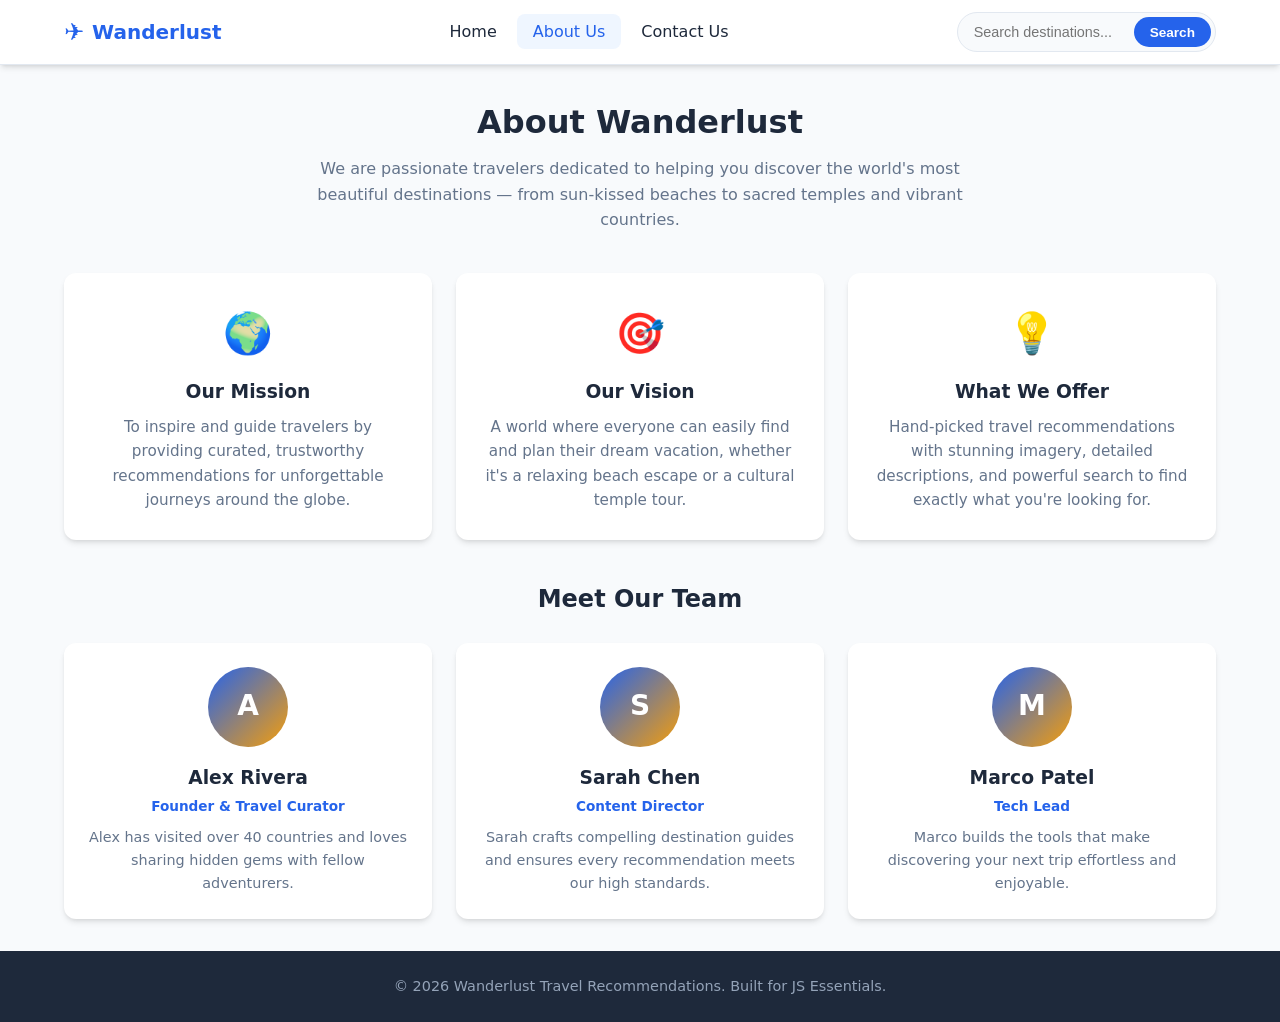
==== about.html @ bab7627c "Add travel recommendation web application Complete Wanderlust site with Home, About, Contact pages, " ====
<!DOCTYPE html>
<html lang="en">
  <head>
    <meta charset="UTF-8" />
    <meta name="viewport" content="width=device-width, initial-scale=1.0" />
    <title>About Us — Wanderlust</title>
    <link rel="stylesheet" href="css/styles.css" />
  </head>
  <body>
    <nav class="navbar">
      <div class="nav-container">
        <a href="index.html" class="logo">
          <span class="logo-icon">✈️</span>
          Wanderlust
        </a>

        <ul class="nav-menu">
          <li><a href="index.html">Home</a></li>
          <li><a href="about.html">About Us</a></li>
          <li><a href="contact.html">Contact Us</a></li>
        </ul>

        <div class="nav-actions">
          <div class="search-box">
            <input
              type="text"
              id="search-input"
              placeholder="Search destinations..."
              aria-label="Search destinations"
            />
            <button class="btn btn-primary btn-search" id="search-btn">
              Search
            </button>
          </div>
        </div>
      </div>
    </nav>

    <main>
      <section class="about-hero">
        <h1>About Wanderlust</h1>
        <p style="color: var(--text-muted); max-width: 650px; margin: 0 auto">
          We are passionate travelers dedicated to helping you discover the
          world's most beautiful destinations — from sun-kissed beaches to
          sacred temples and vibrant countries.
        </p>
      </section>

      <section class="about-grid">
        <div class="about-card">
          <div class="icon">🌍</div>
          <h3>Our Mission</h3>
          <p>
            To inspire and guide travelers by providing curated, trustworthy
            recommendations for unforgettable journeys around the globe.
          </p>
        </div>
        <div class="about-card">
          <div class="icon">🎯</div>
          <h3>Our Vision</h3>
          <p>
            A world where everyone can easily find and plan their dream
            vacation, whether it's a relaxing beach escape or a cultural temple
            tour.
          </p>
        </div>
        <div class="about-card">
          <div class="icon">💡</div>
          <h3>What We Offer</h3>
          <p>
            Hand-picked travel recommendations with stunning imagery, detailed
            descriptions, and powerful search to find exactly what you're
            looking for.
          </p>
        </div>
      </section>

      <section class="team-section">
        <h2>Meet Our Team</h2>
        <div class="team-grid">
          <div class="team-member">
            <div class="team-avatar">A</div>
            <h3>Alex Rivera</h3>
            <p class="role">Founder & Travel Curator</p>
            <p>
              Alex has visited over 40 countries and loves sharing hidden gems
              with fellow adventurers.
            </p>
          </div>
          <div class="team-member">
            <div class="team-avatar">S</div>
            <h3>Sarah Chen</h3>
            <p class="role">Content Director</p>
            <p>
              Sarah crafts compelling destination guides and ensures every
              recommendation meets our high standards.
            </p>
          </div>
          <div class="team-member">
            <div class="team-avatar">M</div>
            <h3>Marco Patel</h3>
            <p class="role">Tech Lead</p>
            <p>
              Marco builds the tools that make discovering your next trip
              effortless and enjoyable.
            </p>
          </div>
        </div>
      </section>
    </main>

    <footer>
      <p>&copy; 2026 Wanderlust Travel Recommendations. Built for JS Essentials.</p>
    </footer>

    <script src="js/data.js"></script>
    <script src="js/main.js"></script>
  </body>
</html>
---- css/styles.css ----
*,
*::before,
*::after {
  box-sizing: border-box;
  margin: 0;
  padding: 0;
}

:root {
  --primary: #2563eb;
  --primary-dark: #1d4ed8;
  --accent: #f59e0b;
  --bg: #f8fafc;
  --surface: #ffffff;
  --text: #1e293b;
  --text-muted: #64748b;
  --border: #e2e8f0;
  --shadow: 0 4px 6px -1px rgb(0 0 0 / 0.1), 0 2px 4px -2px rgb(0 0 0 / 0.1);
  --radius: 12px;
}

body {
  font-family: "Segoe UI", system-ui, -apple-system, sans-serif;
  background: var(--bg);
  color: var(--text);
  line-height: 1.6;
  min-height: 100vh;
  display: flex;
  flex-direction: column;
}

/* Navigation */
.navbar {
  background: var(--surface);
  border-bottom: 1px solid var(--border);
  box-shadow: var(--shadow);
  position: sticky;
  top: 0;
  z-index: 100;
}

.nav-container {
  max-width: 1200px;
  margin: 0 auto;
  padding: 0 1.5rem;
  display: flex;
  align-items: center;
  justify-content: space-between;
  gap: 1rem;
  min-height: 64px;
  flex-wrap: wrap;
}

.logo {
  display: flex;
  align-items: center;
  gap: 0.5rem;
  text-decoration: none;
  color: var(--primary);
  font-weight: 700;
  font-size: 1.25rem;
}

.logo-icon {
  font-size: 1.5rem;
}

.nav-menu {
  display: flex;
  list-style: none;
  gap: 0.25rem;
}

.nav-menu a {
  text-decoration: none;
  color: var(--text);
  padding: 0.5rem 1rem;
  border-radius: 8px;
  font-weight: 500;
  transition: background 0.2s, color 0.2s;
}

.nav-menu a:hover,
.nav-menu a.active {
  background: #eff6ff;
  color: var(--primary);
}

.nav-actions {
  display: flex;
  align-items: center;
  gap: 0.75rem;
  flex-wrap: wrap;
}

.search-box {
  display: flex;
  align-items: center;
  background: var(--bg);
  border: 1px solid var(--border);
  border-radius: 999px;
  padding: 0.25rem 0.25rem 0.25rem 1rem;
  transition: border-color 0.2s, box-shadow 0.2s;
}

.search-box:focus-within {
  border-color: var(--primary);
  box-shadow: 0 0 0 3px rgb(37 99 235 / 0.15);
}

.search-box input {
  border: none;
  background: transparent;
  outline: none;
  font-size: 0.9rem;
  width: 160px;
  padding: 0.4rem 0;
}

.btn {
  display: inline-flex;
  align-items: center;
  justify-content: center;
  gap: 0.4rem;
  padding: 0.5rem 1.25rem;
  border: none;
  border-radius: 8px;
  font-size: 0.9rem;
  font-weight: 600;
  cursor: pointer;
  transition: background 0.2s, transform 0.15s, box-shadow 0.2s;
  text-decoration: none;
}

.btn:active {
  transform: scale(0.97);
}

.btn-primary {
  background: var(--primary);
  color: white;
}

.btn-primary:hover {
  background: var(--primary-dark);
}

.btn-accent {
  background: var(--accent);
  color: white;
}

.btn-accent:hover {
  background: #d97706;
}

.btn-outline {
  background: transparent;
  color: var(--primary);
  border: 2px solid var(--primary);
}

.btn-outline:hover {
  background: #eff6ff;
}

.btn-search {
  border-radius: 999px;
  padding: 0.45rem 1rem;
  font-size: 0.85rem;
}

/* Main content */
main {
  flex: 1;
  max-width: 1200px;
  margin: 0 auto;
  padding: 2rem 1.5rem;
  width: 100%;
}

.hero {
  text-align: center;
  padding: 3rem 1rem;
  background: linear-gradient(135deg, #eff6ff 0%, #fef3c7 100%);
  border-radius: var(--radius);
  margin-bottom: 2.5rem;
}

.hero h1 {
  font-size: clamp(1.75rem, 4vw, 2.75rem);
  margin-bottom: 0.75rem;
  color: var(--text);
}

.hero p {
  color: var(--text-muted);
  font-size: 1.1rem;
  max-width: 600px;
  margin: 0 auto 1.5rem;
}

.hero-buttons {
  display: flex;
  gap: 1rem;
  justify-content: center;
  flex-wrap: wrap;
}

.section-title {
  font-size: 1.5rem;
  margin-bottom: 1.25rem;
  color: var(--text);
}

.section-title span {
  color: var(--primary);
}

/* Category quick filters */
.category-filters {
  display: flex;
  gap: 0.75rem;
  flex-wrap: wrap;
  margin-bottom: 2rem;
}

.filter-btn {
  padding: 0.5rem 1.25rem;
  border: 2px solid var(--border);
  background: var(--surface);
  border-radius: 999px;
  cursor: pointer;
  font-weight: 500;
  transition: all 0.2s;
}

.filter-btn:hover,
.filter-btn.active {
  border-color: var(--primary);
  background: #eff6ff;
  color: var(--primary);
}

/* Results grid */
.results-grid {
  display: grid;
  grid-template-columns: repeat(auto-fill, minmax(280px, 1fr));
  gap: 1.5rem;
  margin-bottom: 2rem;
}

.card {
  background: var(--surface);
  border-radius: var(--radius);
  overflow: hidden;
  box-shadow: var(--shadow);
  transition: transform 0.2s, box-shadow 0.2s;
}

.card:hover {
  transform: translateY(-4px);
  box-shadow: 0 10px 25px -5px rgb(0 0 0 / 0.12);
}

.card-image {
  width: 100%;
  height: 180px;
  object-fit: cover;
}

.card-body {
  padding: 1.25rem;
}

.card-badge {
  display: inline-block;
  padding: 0.2rem 0.65rem;
  border-radius: 999px;
  font-size: 0.75rem;
  font-weight: 600;
  text-transform: uppercase;
  letter-spacing: 0.03em;
  margin-bottom: 0.5rem;
}

.badge-beach {
  background: #dbeafe;
  color: #1d4ed8;
}

.badge-temple {
  background: #fce7f3;
  color: #be185d;
}

.badge-country {
  background: #d1fae5;
  color: #047857;
}

.card h3 {
  font-size: 1.1rem;
  margin-bottom: 0.35rem;
}

.card p {
  color: var(--text-muted);
  font-size: 0.9rem;
}

.no-results {
  text-align: center;
  padding: 3rem;
  color: var(--text-muted);
  grid-column: 1 / -1;
}

.no-results-icon {
  font-size: 3rem;
  margin-bottom: 0.5rem;
}

/* About page */
.about-hero {
  text-align: center;
  margin-bottom: 2.5rem;
}

.about-hero h1 {
  font-size: 2rem;
  margin-bottom: 0.5rem;
}

.about-grid {
  display: grid;
  grid-template-columns: repeat(auto-fit, minmax(260px, 1fr));
  gap: 1.5rem;
  margin-bottom: 2.5rem;
}

.about-card {
  background: var(--surface);
  padding: 1.75rem;
  border-radius: var(--radius);
  box-shadow: var(--shadow);
  text-align: center;
}

.about-card .icon {
  font-size: 2.5rem;
  margin-bottom: 0.75rem;
}

.about-card h3 {
  margin-bottom: 0.5rem;
}

.about-card p {
  color: var(--text-muted);
  font-size: 0.95rem;
}

.team-section h2 {
  margin-bottom: 1.5rem;
  text-align: center;
}

.team-grid {
  display: grid;
  grid-template-columns: repeat(auto-fit, minmax(220px, 1fr));
  gap: 1.5rem;
}

.team-member {
  background: var(--surface);
  border-radius: var(--radius);
  padding: 1.5rem;
  text-align: center;
  box-shadow: var(--shadow);
}

.team-avatar {
  width: 80px;
  height: 80px;
  border-radius: 50%;
  background: linear-gradient(135deg, var(--primary), var(--accent));
  color: white;
  display: flex;
  align-items: center;
  justify-content: center;
  font-size: 1.75rem;
  font-weight: 700;
  margin: 0 auto 1rem;
}

.team-member h3 {
  margin-bottom: 0.25rem;
}

.team-member .role {
  color: var(--primary);
  font-size: 0.85rem;
  font-weight: 600;
  margin-bottom: 0.5rem;
}

.team-member p {
  color: var(--text-muted);
  font-size: 0.9rem;
}

/* Contact page */
.contact-container {
  display: grid;
  grid-template-columns: 1fr 1fr;
  gap: 2rem;
  align-items: start;
}

@media (max-width: 768px) {
  .contact-container {
    grid-template-columns: 1fr;
  }
}

.contact-info {
  background: linear-gradient(135deg, var(--primary), #7c3aed);
  color: white;
  padding: 2rem;
  border-radius: var(--radius);
}

.contact-info h2 {
  margin-bottom: 1rem;
}

.contact-info p {
  opacity: 0.9;
  margin-bottom: 1.5rem;
}

.contact-detail {
  display: flex;
  align-items: center;
  gap: 0.75rem;
  margin-bottom: 1rem;
}

.contact-form {
  background: var(--surface);
  padding: 2rem;
  border-radius: var(--radius);
  box-shadow: var(--shadow);
}

.contact-form h2 {
  margin-bottom: 1.5rem;
}

.form-group {
  margin-bottom: 1.25rem;
}

.form-group label {
  display: block;
  font-weight: 600;
  margin-bottom: 0.4rem;
  font-size: 0.9rem;
}

.form-group input,
.form-group textarea,
.form-group select {
  width: 100%;
  padding: 0.65rem 0.85rem;
  border: 1px solid var(--border);
  border-radius: 8px;
  font-size: 0.95rem;
  font-family: inherit;
  transition: border-color 0.2s, box-shadow 0.2s;
}

.form-group input:focus,
.form-group textarea:focus,
.form-group select:focus {
  outline: none;
  border-color: var(--primary);
  box-shadow: 0 0 0 3px rgb(37 99 235 / 0.15);
}

.form-group textarea {
  resize: vertical;
  min-height: 120px;
}

.form-success {
  display: none;
  background: #d1fae5;
  color: #047857;
  padding: 1rem;
  border-radius: 8px;
  margin-top: 1rem;
  text-align: center;
  font-weight: 500;
}

.form-success.show {
  display: block;
}

/* Footer */
footer {
  background: var(--text);
  color: #94a3b8;
  text-align: center;
  padding: 1.5rem;
  margin-top: auto;
  font-size: 0.9rem;
}

footer a {
  color: #60a5fa;
  text-decoration: none;
}

footer a:hover {
  text-decoration: underline;
}
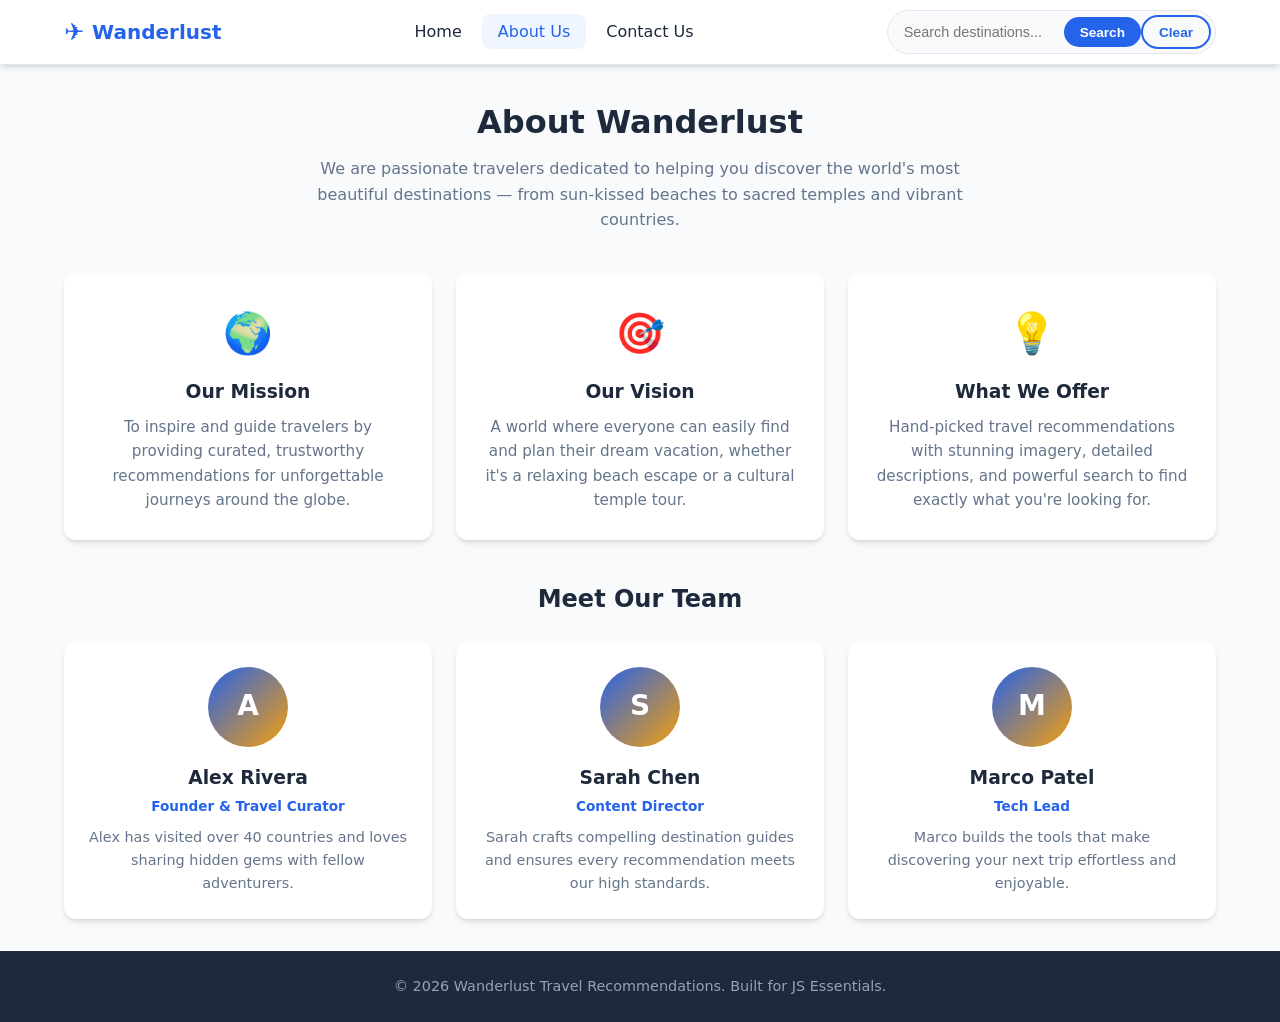
==== commit f5873519: "Add Clear button to navigation bar for assignment requirements Co-authored-by: Cursor <cursoragent@c" ====
--- a/about.html
+++ b/about.html
@@ -30,6 +30,9 @@
             />
             <button class="btn btn-primary btn-search" id="search-btn">
               Search
+            </button>
+            <button class="btn btn-outline btn-search" id="clear-btn">
+              Clear
             </button>
           </div>
         </div>
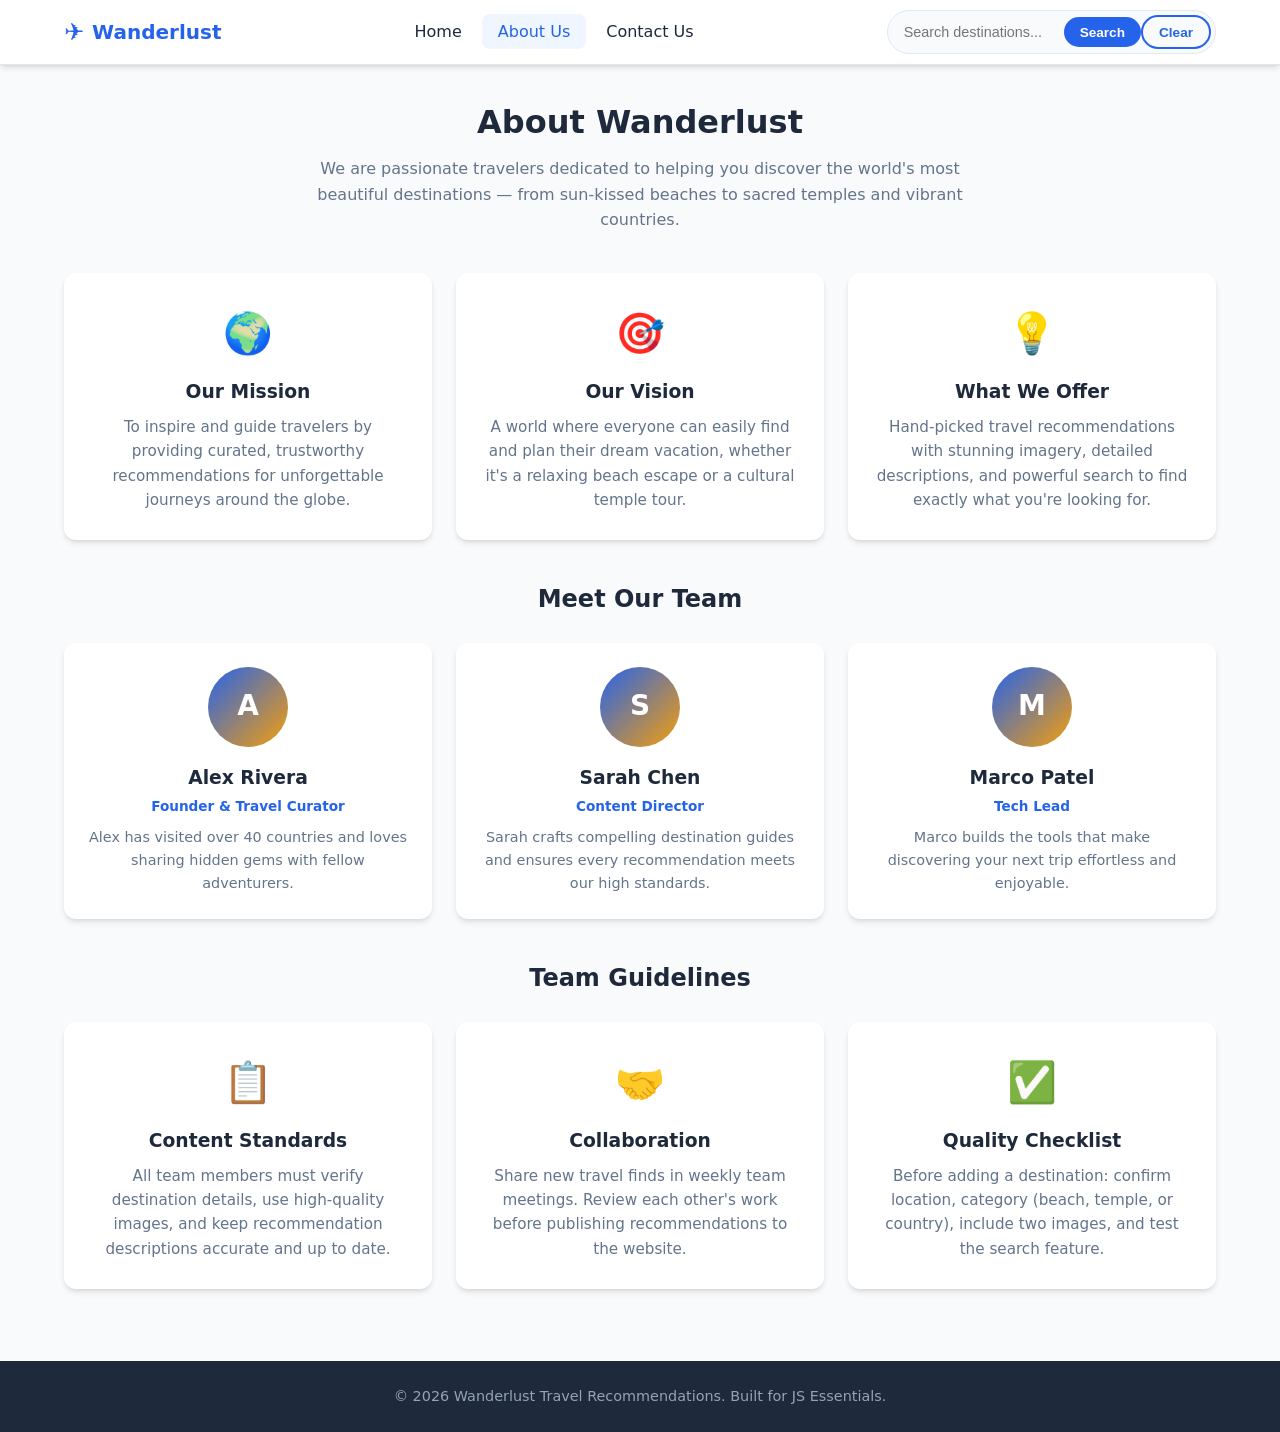
==== commit 7e65f1b4: "Add team guidelines section to About Us page Co-authored-by: Cursor <cursoragent@cursor.com>" ====
--- a/about.html
+++ b/about.html
@@ -110,6 +110,36 @@
           </div>
         </div>
       </section>
+
+      <section class="team-section" style="margin-top: 2.5rem">
+        <h2>Team Guidelines</h2>
+        <div class="about-grid">
+          <div class="about-card">
+            <div class="icon">📋</div>
+            <h3>Content Standards</h3>
+            <p>
+              All team members must verify destination details, use high-quality
+              images, and keep recommendation descriptions accurate and up to date.
+            </p>
+          </div>
+          <div class="about-card">
+            <div class="icon">🤝</div>
+            <h3>Collaboration</h3>
+            <p>
+              Share new travel finds in weekly team meetings. Review each other's
+              work before publishing recommendations to the website.
+            </p>
+          </div>
+          <div class="about-card">
+            <div class="icon">✅</div>
+            <h3>Quality Checklist</h3>
+            <p>
+              Before adding a destination: confirm location, category (beach,
+              temple, or country), include two images, and test the search feature.
+            </p>
+          </div>
+        </div>
+      </section>
     </main>
 
     <footer>
